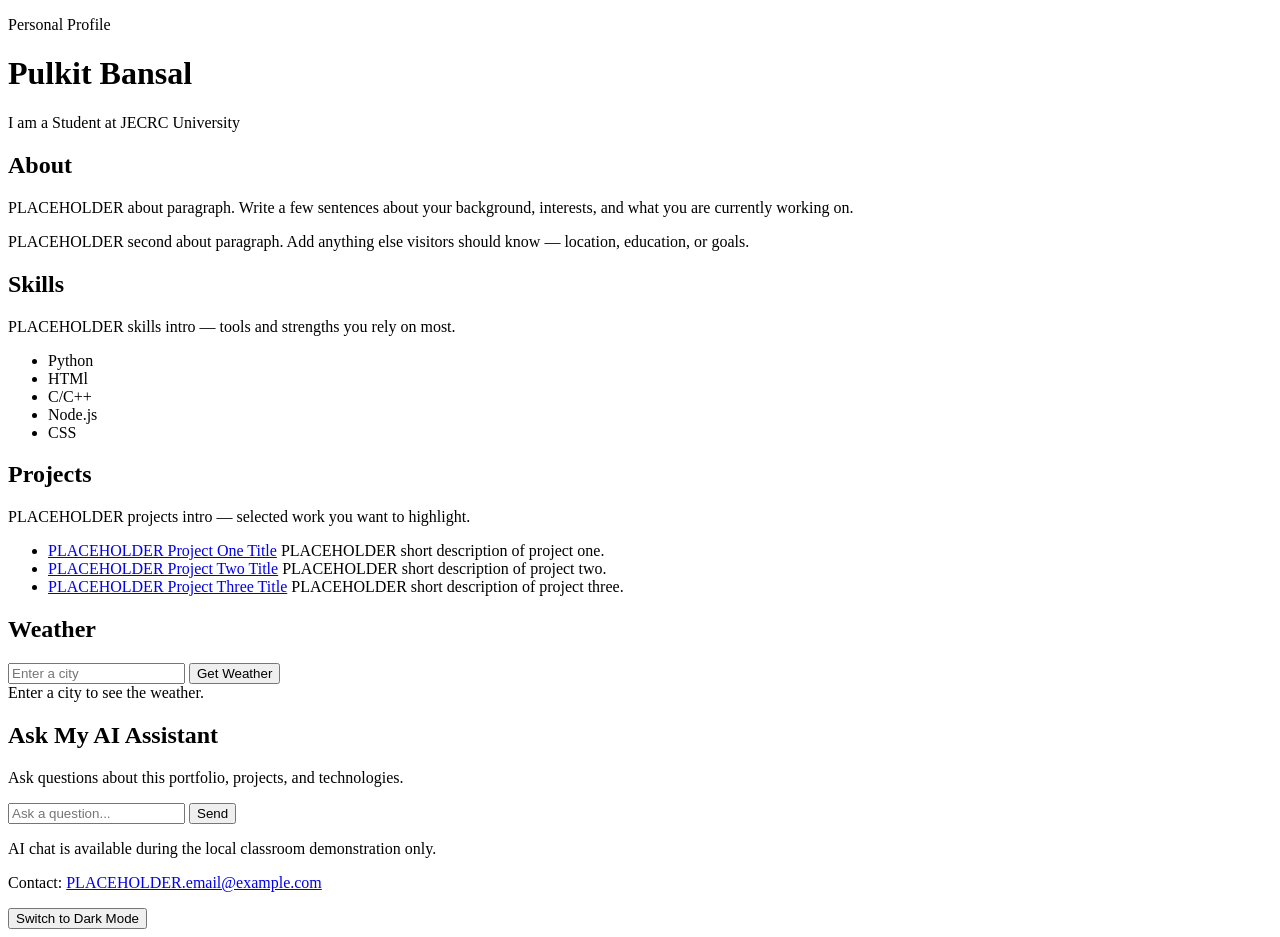
==== index.html @ 12b4af21 "Remove secret config file" ====
<!DOCTYPE html>
<html lang="en">
<head>
  <meta charset="UTF-8">
  <meta name="viewport" content="width=device-width, initial-scale=1.0">
  <title>Pulkit Bansal — Personal Profile</title>
  <link rel="preconnect" href="https://fonts.googleapis.com">
  <link rel="preconnect" href="https://fonts.gstatic.com" crossorigin>
  <link href="https://fonts.googleapis.com/css2?family=Figtree:wght@400;500;600&family=Syne:wght@600;700;800&display=swap" rel="stylesheet">
  <link rel="stylesheet" href="style.css">
  <link rel="stylesheet" href="chatbot.css">
</head>
<body>
  <div class="page-bg" aria-hidden="true"></div>

  <header class="hero">
    <p class="hero-label">Personal Profile</p>
    <h1>Pulkit Bansal</h1>
    <p class="hero-lead">
    I am a Student at JECRC University
    </p>
  </header>

  <main>
    <section class="about" id="about" aria-labelledby="about-heading">
      <h2 id="about-heading">About</h2>
      <p>
        PLACEHOLDER about paragraph. Write a few sentences about your background,
        interests, and what you are currently working on.
      </p>
      <p>
        PLACEHOLDER second about paragraph. Add anything else visitors should know —
        location, education, or goals.
      </p>
    </section>

    <section class="skills" id="skills" aria-labelledby="skills-heading">
      <h2 id="skills-heading">Skills</h2>
      <p class="section-lead">PLACEHOLDER skills intro — tools and strengths you rely on most.</p>
      <ul class="skills-list">
        <li>Python</li>
        <li>HTMl</li>
        <li>C/C++</li>
        <li>Node.js</li>
        <li>CSS</li>
      </ul>
    </section>

    <section class="projects" id="projects" aria-labelledby="projects-heading">
      <h2 id="projects-heading">Projects</h2>
      <p class="section-lead">PLACEHOLDER projects intro — selected work you want to highlight.</p>
      <ul class="projects-list">
        <li>
          <a href="https://PLACEHOLDER-project-one.example.com">PLACEHOLDER Project One Title</a>
          <span>PLACEHOLDER short description of project one.</span>
        </li>
        <li>
          <a href="https://PLACEHOLDER-project-two.example.com">PLACEHOLDER Project Two Title</a>
          <span>PLACEHOLDER short description of project two.</span>
        </li>
        <li>
          <a href="https://PLACEHOLDER-project-three.example.com">PLACEHOLDER Project Three Title</a>
          <span>PLACEHOLDER short description of project three.</span>
        </li>
      </ul>
    </section>
  </main>


  <section id="weather">
    <h2>Weather</h2>

    <input
        type="text"
        id="cityInput"
        placeholder="Enter a city"
    >

    <button id="weatherButton">
        Get Weather
    </button>

    <div id="weatherResult">
        Enter a city to see the weather.
    </div>
</section>

<section id="aiChatSection" class="ai-chat">
  <h2>Ask My AI Assistant</h2>

  <p>
    Ask questions about this portfolio,
    projects, and technologies.
  </p>

  <div
    id="chatMessages"
    aria-live="polite"
  ></div>

  <div class="chat-controls">
    <input
      type="text"
      id="userInput"
      placeholder="Ask a question..."
    />

    <button id="sendButton" type="button">
      Send
    </button>
  </div>

  <p id="chatStatus" role="status"></p>

  <p class="chat-note">
    AI chat is available during the local
    classroom demonstration only.
  </p>
</section>

  <footer class="site-footer">
    <p>Contact: <a href="mailto:PLACEHOLDER.email@example.com">PLACEHOLDER.email@example.com</a></p>
  </footer>
  <button id="themeToggle">Switch to Dark Mode</button>
  <script src="script.js"></script>
  <script src="config.js"></script>
  <script src="chatbot.js"></script>
</body>
</html>
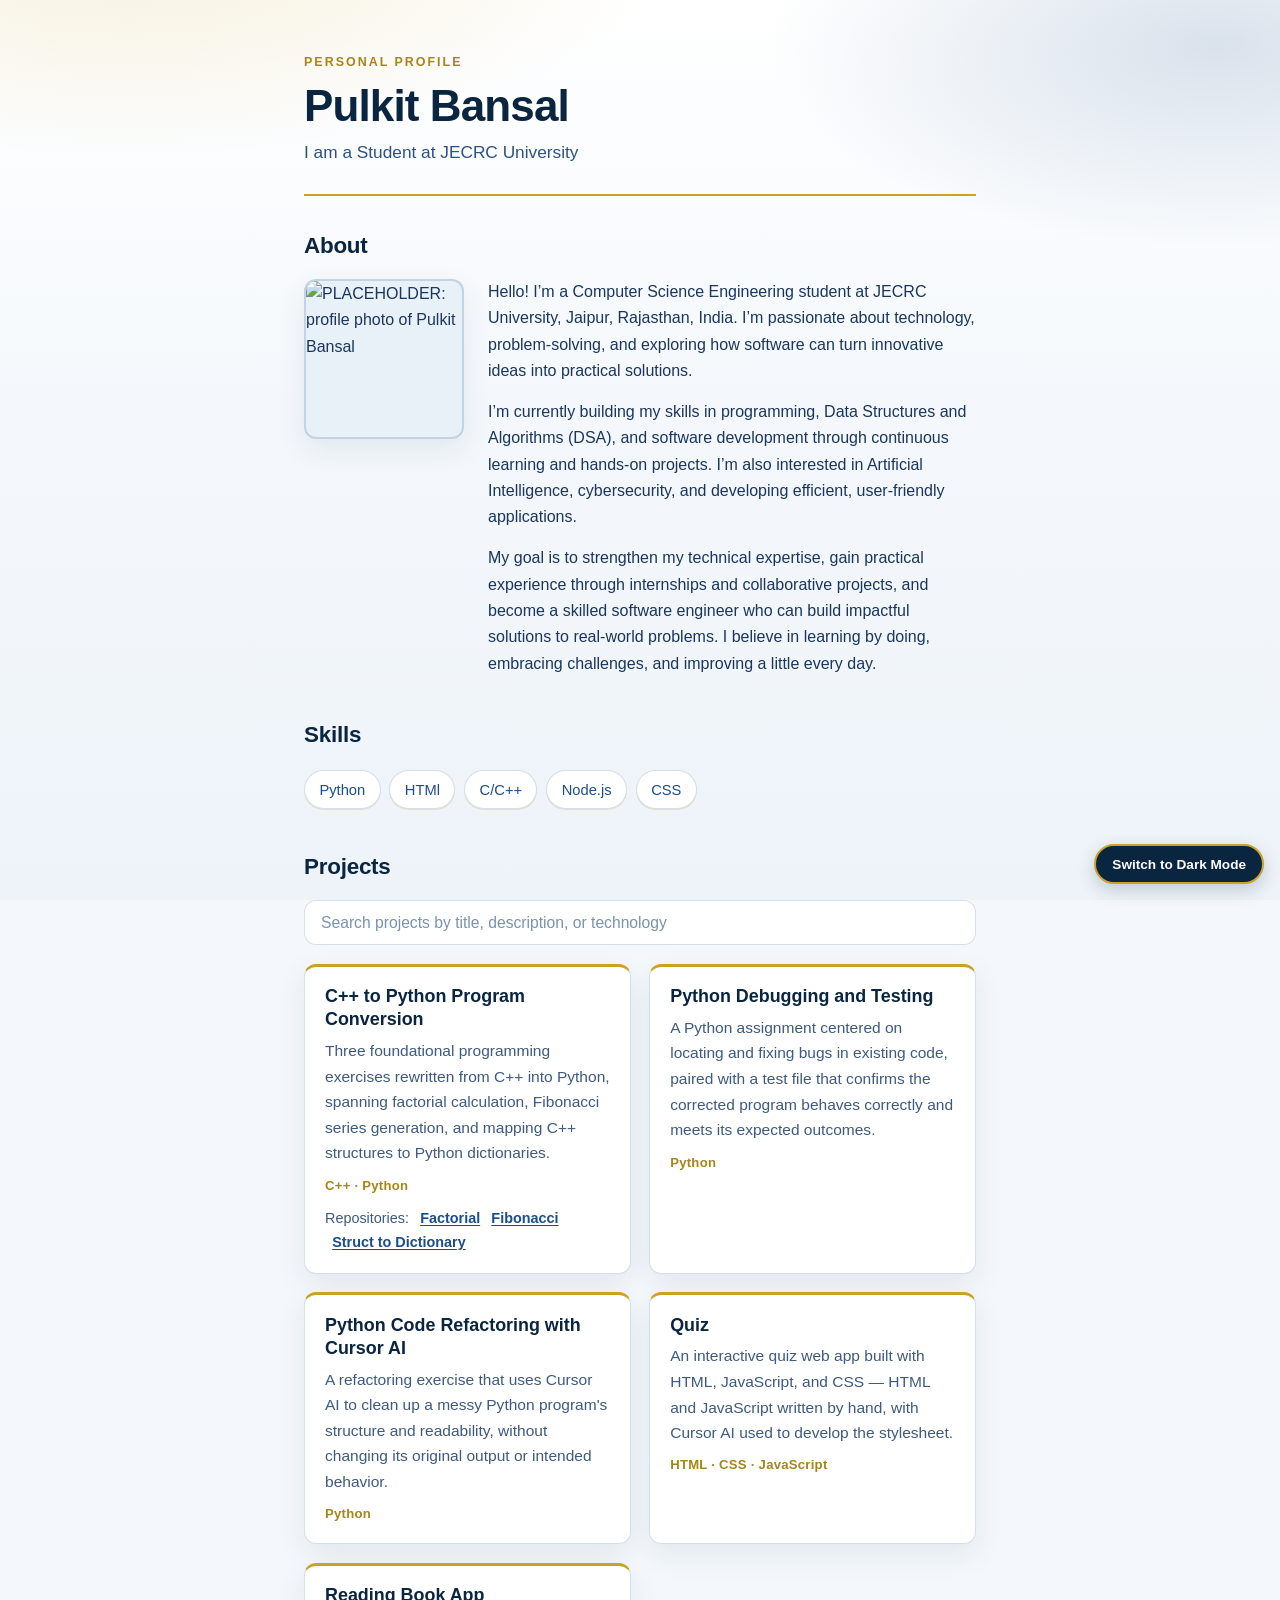
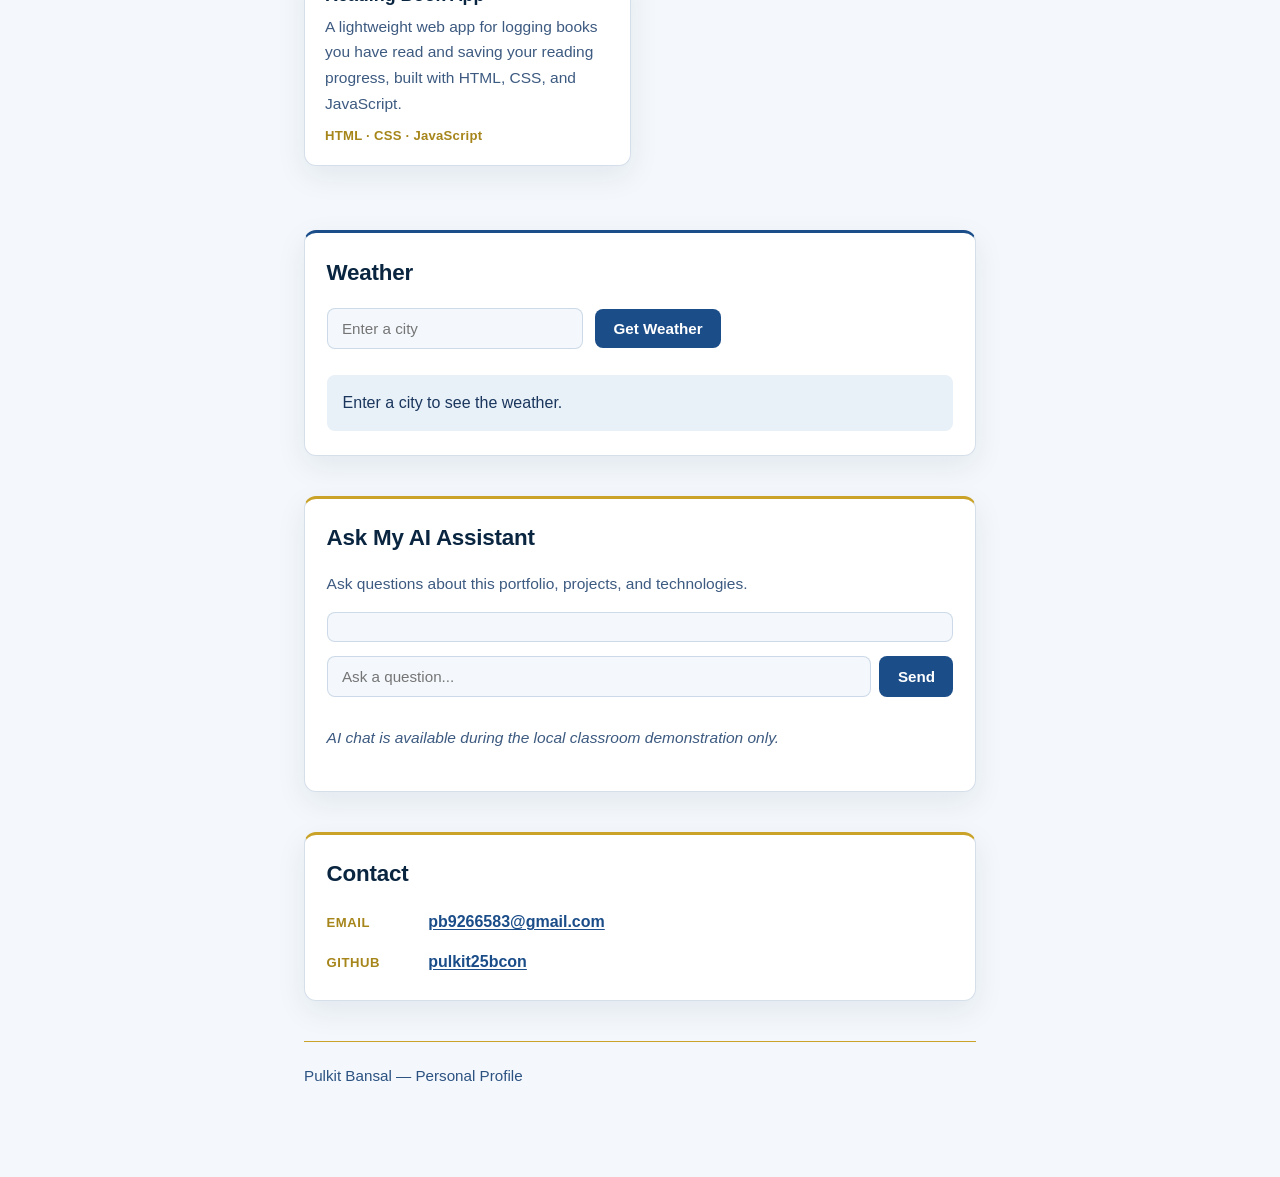
==== commit 6a6e30d2: "Intialize Portfolio commit" ====
--- a/index.html
+++ b/index.html
@@ -24,19 +24,32 @@
   <main>
     <section class="about" id="about" aria-labelledby="about-heading">
       <h2 id="about-heading">About</h2>
-      <p>
-        PLACEHOLDER about paragraph. Write a few sentences about your background,
-        interests, and what you are currently working on.
-      </p>
-      <p>
-        PLACEHOLDER second about paragraph. Add anything else visitors should know —
-        location, education, or goals.
-      </p>
+      <div class="about-layout">
+        <!-- No profile image file found in the project; replace this path when you add one. -->
+        <img
+          class="about-photo"
+          src="images/PLACEHOLDER-profile.jpg"
+          alt="PLACEHOLDER: profile photo of Pulkit Bansal"
+          width="160"
+          height="160"
+        />
+        <div class="about-copy">
+          <p>
+            Hello! I’m a Computer Science Engineering student at JECRC University, Jaipur, Rajasthan, India. I’m passionate about technology, problem-solving, and exploring how software can turn innovative ideas into practical solutions.
+          </p>
+          <p>
+            I’m currently building my skills in programming, Data Structures and Algorithms (DSA), and software development through continuous learning and hands-on projects. I’m also interested in Artificial Intelligence, cybersecurity, and developing efficient, user-friendly applications.
+          </p>
+          <p>
+            My goal is to strengthen my technical expertise, gain practical experience through internships and collaborative projects, and become a skilled software engineer who can build impactful solutions to real-world problems. I believe in learning by doing, embracing challenges, and improving a little every day.
+          </p>
+        </div>
+      </div>
     </section>
 
     <section class="skills" id="skills" aria-labelledby="skills-heading">
       <h2 id="skills-heading">Skills</h2>
-      <p class="section-lead">PLACEHOLDER skills intro — tools and strengths you rely on most.</p>
+      <p class="section-lead"></p>
       <ul class="skills-list">
         <li>Python</li>
         <li>HTMl</li>
@@ -48,19 +61,80 @@
 
     <section class="projects" id="projects" aria-labelledby="projects-heading">
       <h2 id="projects-heading">Projects</h2>
-      <p class="section-lead">PLACEHOLDER projects intro — selected work you want to highlight.</p>
-      <ul class="projects-list">
-        <li>
-          <a href="https://PLACEHOLDER-project-one.example.com">PLACEHOLDER Project One Title</a>
-          <span>PLACEHOLDER short description of project one.</span>
-        </li>
-        <li>
-          <a href="https://PLACEHOLDER-project-two.example.com">PLACEHOLDER Project Two Title</a>
-          <span>PLACEHOLDER short description of project two.</span>
-        </li>
-        <li>
-          <a href="https://PLACEHOLDER-project-three.example.com">PLACEHOLDER Project Three Title</a>
-          <span>PLACEHOLDER short description of project three.</span>
+      <div class="project-search">
+        <label class="visually-hidden" for="projectSearch">Search projects</label>
+        <input
+          id="projectSearch"
+          type="search"
+          placeholder="Search projects by title, description, or technology"
+          autocomplete="off"
+          aria-controls="projects-list"
+        />
+      </div>
+      <p id="projectSearchEmpty" class="project-search-empty" hidden>
+        No projects match your search.
+      </p>
+      <ul id="projects-list" class="projects-list">
+        <li class="project-card" data-technologies="C++ Python">
+          <h3 class="project-title">
+            <a href="https://github.com/pulkit25bcon/python-basics-25bcon1037-factorial" target="_blank" rel="noopener noreferrer">
+              C++ to Python Program Conversion
+            </a>
+          </h3>
+          <p class="project-description">
+            Three foundational programming exercises rewritten from C++ into Python, spanning factorial calculation, Fibonacci series generation, and mapping C++ structures to Python dictionaries.
+          </p>
+          <p class="project-tech">C++ · Python</p>
+          <p class="project-links">
+            Repositories:
+            <a href="https://github.com/pulkit25bcon/python-basics-25bcon1037-factorial" target="_blank" rel="noopener noreferrer">Factorial</a>
+            <a href="https://github.com/pulkit25bcon/python-basics-25bcon1037-fibonacci" target="_blank" rel="noopener noreferrer">Fibonacci</a>
+            <a href="https://github.com/pulkit25bcon/python-basics-25bcon1037-struct-to--dict" target="_blank" rel="noopener noreferrer">Struct to Dictionary</a>
+          </p>
+        </li>
+        <li class="project-card" data-technologies="Python">
+          <h3 class="project-title">
+            <a href="https://github.com/pulkit25bcon/Buggy_Python_Code_25BCON1037" target="_blank" rel="noopener noreferrer">
+              Python Debugging and Testing
+            </a>
+          </h3>
+          <p class="project-description">
+            A Python assignment centered on locating and fixing bugs in existing code, paired with a test file that confirms the corrected program behaves correctly and meets its expected outcomes.
+          </p>
+          <p class="project-tech">Python</p>
+        </li>
+        <li class="project-card" data-technologies="Python">
+          <h3 class="project-title">
+            <a href="https://github.com/pulkit25bcon/messy_25BCON1037" target="_blank" rel="noopener noreferrer">
+              Python Code Refactoring with Cursor AI
+            </a>
+          </h3>
+          <p class="project-description">
+            A refactoring exercise that uses Cursor AI to clean up a messy Python program's structure and readability, without changing its original output or intended behavior.
+          </p>
+          <p class="project-tech">Python</p>
+        </li>
+        <li class="project-card" data-technologies="HTML CSS JavaScript">
+          <h3 class="project-title">
+            <a href="https://github.com/pulkit25bcon/Quiz_25BCON1037" target="_blank" rel="noopener noreferrer">
+              Quiz
+            </a>
+          </h3>
+          <p class="project-description">
+            An interactive quiz web app built with HTML, JavaScript, and CSS — HTML and JavaScript written by hand, with Cursor AI used to develop the stylesheet.
+          </p>
+          <p class="project-tech">HTML · CSS · JavaScript</p>
+        </li>
+        <li class="project-card" data-technologies="HTML CSS JavaScript">
+          <h3 class="project-title">
+            <a href="https://github.com/pulkit25bcon/ReadingBook" target="_blank" rel="noopener noreferrer">
+              Reading Book App
+            </a>
+          </h3>
+          <p class="project-description">
+            A lightweight web app for logging books you have read and saving your reading progress, built with HTML, CSS, and JavaScript.
+          </p>
+          <p class="project-tech">HTML · CSS · JavaScript</p>
         </li>
       </ul>
     </section>
@@ -118,8 +192,25 @@
   </p>
 </section>
 
+  <section class="contact" id="contact" aria-labelledby="contact-heading">
+    <h2 id="contact-heading">Contact</h2>
+    <p class="section-lead">
+    </p>
+    <ul class="contact-list">
+      <li>
+        <span class="contact-label">Email</span>
+        <a href="mailto:PLACEHOLDER.email@example.com">pb9266583@gmail.com</a>
+      </li>
+      <li>
+        <span class="contact-label">GitHub</span>
+        <a href="https://github.com/pulkit25bcon" target="_blank" rel="noopener noreferrer">pulkit25bcon</a>
+      </li>
+      </li>
+    </ul>
+  </section>
+
   <footer class="site-footer">
-    <p>Contact: <a href="mailto:PLACEHOLDER.email@example.com">PLACEHOLDER.email@example.com</a></p>
+    <p>Pulkit Bansal — Personal Profile</p>
   </footer>
   <button id="themeToggle">Switch to Dark Mode</button>
   <script src="script.js"></script>
--- a/style.css
+++ b/style.css
@@ -0,0 +1,568 @@
+*,
+*::before,
+*::after {
+  box-sizing: border-box;
+}
+
+:root {
+  --blue-deep: #0a2540;
+  --blue-mid: #1b4d89;
+  --blue-soft: #2c5282;
+  --blue-pale: #e8f0f8;
+  --blue-mist: #f4f8fc;
+  --gold: #c9a227;
+  --gold-soft: #e8d48b;
+  --gold-deep: #a6851a;
+  --white: #ffffff;
+  --text: #1a365d;
+  --text-muted: #3d5a80;
+  --border: rgba(27, 77, 137, 0.18);
+  --shadow: 0 10px 30px rgba(10, 37, 64, 0.08);
+  --radius: 12px;
+  --content: min(42rem, calc(100% - 2rem));
+  --font-display: "Syne", sans-serif;
+  --font-body: "Figtree", sans-serif;
+}
+
+html {
+  font-size: 100%;
+  scroll-behavior: smooth;
+}
+
+body {
+  margin: 0;
+  min-height: 100vh;
+  font-family: var(--font-body);
+  line-height: 1.65;
+  color: var(--text);
+  background: var(--blue-mist);
+  position: relative;
+}
+
+.page-bg {
+  position: fixed;
+  inset: 0;
+  z-index: -1;
+  pointer-events: none;
+  background:
+    radial-gradient(ellipse 80% 50% at 10% -10%, rgba(201, 162, 39, 0.18), transparent 55%),
+    radial-gradient(ellipse 70% 45% at 95% 5%, rgba(27, 77, 137, 0.16), transparent 50%),
+    linear-gradient(180deg, #ffffff 0%, var(--blue-mist) 45%, #eef3f9 100%);
+}
+
+.visually-hidden {
+  position: absolute;
+  width: 1px;
+  height: 1px;
+  padding: 0;
+  margin: -1px;
+  overflow: hidden;
+  clip: rect(0, 0, 0, 0);
+  white-space: nowrap;
+  border: 0;
+}
+
+/* ——— Hero ——— */
+.hero {
+  width: var(--content);
+  margin-inline: auto;
+  padding: 3.25rem 0 1.75rem;
+  border-bottom: 2px solid var(--gold);
+}
+
+.hero-label {
+  margin: 0 0 0.55rem;
+  font-family: var(--font-body);
+  font-size: 0.78rem;
+  font-weight: 600;
+  letter-spacing: 0.16em;
+  text-transform: uppercase;
+  color: var(--gold-deep);
+}
+
+.hero h1 {
+  margin: 0 0 0.45rem;
+  font-family: var(--font-display);
+  font-size: clamp(2rem, 5vw, 2.75rem);
+  font-weight: 800;
+  line-height: 1.12;
+  color: var(--blue-deep);
+  letter-spacing: -0.02em;
+}
+
+.hero-lead {
+  margin: 0;
+  font-size: 1.08rem;
+  color: var(--blue-soft);
+}
+
+/* ——— Main sections ——— */
+main {
+  width: var(--content);
+  margin-inline: auto;
+  padding: 2rem 0 1.5rem;
+}
+
+section {
+  margin-bottom: 2.5rem;
+}
+
+h2 {
+  margin: 0 0 0.85rem;
+  font-family: var(--font-display);
+  font-size: 1.4rem;
+  font-weight: 700;
+  color: var(--blue-deep);
+  letter-spacing: -0.01em;
+}
+
+.section-lead {
+  margin: 0 0 1rem;
+  color: var(--text-muted);
+}
+
+.about-layout {
+  display: flex;
+  flex-wrap: wrap;
+  align-items: flex-start;
+  gap: 1.25rem 1.5rem;
+}
+
+.about-photo {
+  flex: 0 0 auto;
+  width: 160px;
+  height: 160px;
+  object-fit: cover;
+  border-radius: var(--radius);
+  border: 2px solid var(--border);
+  box-shadow: var(--shadow);
+  background: var(--blue-pale);
+}
+
+.about-copy {
+  flex: 1 1 14rem;
+  min-width: 0;
+}
+
+.about-copy p {
+  margin: 0 0 0.9rem;
+  color: var(--text);
+}
+
+.about-copy p:last-child {
+  margin-bottom: 0;
+}
+
+/* ——— Skills ——— */
+.skills-list {
+  display: flex;
+  flex-wrap: wrap;
+  gap: 0.55rem;
+  margin: 0;
+  padding: 0;
+  list-style: none;
+}
+
+.skills-list li {
+  padding: 0.4rem 0.9rem;
+  font-size: 0.92rem;
+  font-weight: 500;
+  color: var(--blue-mid);
+  background: var(--white);
+  border: 1px solid var(--border);
+  border-radius: 999px;
+  box-shadow: 0 1px 0 rgba(201, 162, 39, 0.25);
+}
+
+/* ——— Project search ——— */
+.project-search {
+  margin: 0 0 1.15rem;
+}
+
+.project-search input {
+  width: 100%;
+  padding: 0.8rem 1rem;
+  font-family: inherit;
+  font-size: 0.98rem;
+  color: var(--blue-deep);
+  background: var(--white);
+  border: 1.5px solid var(--border);
+  border-radius: var(--radius);
+  outline: none;
+  transition: border-color 0.2s ease, box-shadow 0.2s ease;
+}
+
+.project-search input::placeholder {
+  color: #7a92ad;
+}
+
+.project-search input:focus {
+  border-color: var(--gold);
+  box-shadow: 0 0 0 3px rgba(201, 162, 39, 0.22);
+}
+
+.project-search-empty {
+  margin: 0 0 1rem;
+  padding: 0.85rem 1rem;
+  font-size: 0.95rem;
+  color: var(--blue-soft);
+  background: var(--blue-pale);
+  border-left: 3px solid var(--gold);
+  border-radius: 0 var(--radius) var(--radius) 0;
+}
+
+.project-search-empty[hidden] {
+  display: none;
+}
+
+/* ——— Projects ——— */
+.projects-list {
+  margin: 0;
+  padding: 0;
+  list-style: none;
+  display: grid;
+  grid-template-columns: 1fr;
+  gap: 1.15rem;
+}
+
+.project-card {
+  margin: 0;
+  padding: 1.15rem 1.25rem;
+  background: var(--white);
+  border: 1px solid var(--border);
+  border-radius: var(--radius);
+  box-shadow: var(--shadow);
+  border-top: 3px solid var(--gold);
+  transition: transform 0.2s ease, box-shadow 0.2s ease;
+  display: flex;
+  flex-direction: column;
+  height: 100%;
+}
+
+.project-card:hover {
+  transform: translateY(-2px);
+  box-shadow: 0 14px 34px rgba(10, 37, 64, 0.12);
+}
+
+.project-card[hidden] {
+  display: none;
+}
+
+.project-title {
+  margin: 0 0 0.4rem;
+  font-family: var(--font-display);
+  font-size: 1.12rem;
+  font-weight: 700;
+  line-height: 1.3;
+}
+
+.project-title a {
+  color: var(--blue-deep);
+  text-decoration: none;
+}
+
+.project-title a:hover,
+.project-title a:focus {
+  color: var(--gold-deep);
+  text-decoration: underline;
+}
+
+.project-description {
+  margin: 0 0 0.55rem;
+  color: var(--text-muted);
+  font-size: 0.97rem;
+}
+
+.project-tech {
+  margin: 0;
+  font-size: 0.82rem;
+  font-weight: 600;
+  letter-spacing: 0.02em;
+  color: var(--gold-deep);
+}
+
+.project-links {
+  margin: 0.65rem 0 0;
+  font-size: 0.9rem;
+  color: var(--text-muted);
+}
+
+.project-links a {
+  margin-left: 0.45rem;
+  color: var(--blue-mid);
+  font-weight: 600;
+  text-decoration: underline;
+  text-underline-offset: 2px;
+}
+
+.project-links a:hover,
+.project-links a:focus {
+  color: var(--gold-deep);
+}
+
+/* ——— Links ——— */
+a {
+  color: var(--blue-mid);
+  transition: color 0.2s ease;
+}
+
+a:hover {
+  color: var(--gold-deep);
+}
+
+/* ——— Weather ——— */
+#weather {
+  width: var(--content);
+  margin: 0 auto 2.5rem;
+  padding: 1.35rem 1.35rem 1.5rem;
+  background: var(--white);
+  border: 1px solid var(--border);
+  border-radius: var(--radius);
+  box-shadow: var(--shadow);
+  border-top: 3px solid var(--blue-mid);
+}
+
+#weather h2 {
+  margin-bottom: 1rem;
+}
+
+#cityInput {
+  width: min(100%, 16rem);
+  padding: 0.7rem 0.9rem;
+  margin-right: 0.5rem;
+  margin-bottom: 0.55rem;
+  font-family: inherit;
+  font-size: 0.95rem;
+  color: var(--blue-deep);
+  background: var(--blue-mist);
+  border: 1.5px solid var(--border);
+  border-radius: 8px;
+  outline: none;
+}
+
+#cityInput:focus {
+  border-color: var(--gold);
+  box-shadow: 0 0 0 3px rgba(201, 162, 39, 0.2);
+}
+
+#weatherButton {
+  padding: 0.7rem 1.15rem;
+  font-family: inherit;
+  font-size: 0.95rem;
+  font-weight: 600;
+  color: var(--white);
+  background: var(--blue-mid);
+  border: none;
+  border-radius: 8px;
+  cursor: pointer;
+  transition: background 0.2s ease, transform 0.15s ease;
+}
+
+#weatherButton:hover {
+  background: var(--blue-deep);
+  transform: translateY(-1px);
+}
+
+#weatherResult {
+  margin-top: 1.1rem;
+  padding: 0.9rem 1rem;
+  color: var(--text);
+  background: var(--blue-pale);
+  border-radius: 8px;
+}
+
+#weatherResult h3 {
+  margin: 0 0 0.35rem;
+  font-family: var(--font-display);
+  color: var(--blue-deep);
+}
+
+#weatherResult p {
+  margin: 0.2rem 0;
+}
+
+/* ——— AI chat shell (layout only; details in chatbot.css) ——— */
+.ai-chat {
+  width: var(--content);
+  margin: 0 auto 2.5rem;
+}
+
+/* ——— Contact ——— */
+.contact {
+  width: var(--content);
+  margin: 0 auto 2.5rem;
+  padding: 1.35rem 1.35rem 1.5rem;
+  background: var(--white);
+  border: 1px solid var(--border);
+  border-radius: var(--radius);
+  box-shadow: var(--shadow);
+  border-top: 3px solid var(--gold);
+}
+
+.contact-list {
+  margin: 0;
+  padding: 0;
+  list-style: none;
+  display: flex;
+  flex-direction: column;
+  gap: 0.85rem;
+}
+
+.contact-list li {
+  display: flex;
+  flex-wrap: wrap;
+  align-items: baseline;
+  gap: 0.35rem 0.85rem;
+}
+
+.contact-label {
+  flex: 0 0 5.5rem;
+  font-size: 0.82rem;
+  font-weight: 600;
+  letter-spacing: 0.04em;
+  text-transform: uppercase;
+  color: var(--gold-deep);
+}
+
+.contact-list a {
+  color: var(--blue-mid);
+  font-weight: 600;
+  text-decoration: underline;
+  text-underline-offset: 2px;
+}
+
+.contact-list a:hover,
+.contact-list a:focus {
+  color: var(--gold-deep);
+}
+
+.contact-placeholder {
+  color: var(--text-muted);
+  font-size: 0.95rem;
+}
+
+/* ——— Footer ——— */
+.site-footer {
+  width: var(--content);
+  margin-inline: auto;
+  padding: 1.35rem 0 5.5rem;
+  border-top: 1px solid var(--gold);
+  color: var(--blue-soft);
+  font-size: 0.95rem;
+}
+
+.site-footer p {
+  margin: 0;
+}
+
+.site-footer a {
+  color: var(--blue-mid);
+  font-weight: 600;
+}
+
+.site-footer a:hover {
+  color: var(--gold-deep);
+}
+
+/* ——— Theme toggle ——— */
+#themeToggle {
+  position: fixed;
+  right: 1rem;
+  bottom: 1rem;
+  z-index: 50;
+  padding: 0.65rem 1rem;
+  font-family: inherit;
+  font-size: 0.85rem;
+  font-weight: 600;
+  color: var(--white);
+  background: var(--blue-deep);
+  border: 2px solid var(--gold);
+  border-radius: 999px;
+  cursor: pointer;
+  box-shadow: 0 6px 18px rgba(10, 37, 64, 0.2);
+  transition: background 0.2s ease, color 0.2s ease;
+}
+
+#themeToggle:hover {
+  background: var(--gold);
+  color: var(--blue-deep);
+}
+
+/* ——— Dark mode ——— */
+body.dark-mode {
+  --blue-deep: #e8f0f8;
+  --blue-mid: #7eb6e8;
+  --blue-soft: #a8c5e0;
+  --blue-pale: #1a2f4a;
+  --blue-mist: #0d1b2a;
+  --gold: #d4b84a;
+  --gold-soft: #e8d48b;
+  --gold-deep: #e8d48b;
+  --white: #132336;
+  --text: #e8f0f8;
+  --text-muted: #b8c9dc;
+  --border: rgba(232, 212, 139, 0.22);
+  --shadow: 0 10px 30px rgba(0, 0, 0, 0.35);
+  color: var(--text);
+  background: #0a1628;
+}
+
+body.dark-mode .page-bg {
+  background:
+    radial-gradient(ellipse 80% 50% at 10% -10%, rgba(201, 162, 39, 0.12), transparent 55%),
+    radial-gradient(ellipse 70% 45% at 95% 5%, rgba(27, 77, 137, 0.25), transparent 50%),
+    linear-gradient(180deg, #0a1628 0%, #0d1b2a 50%, #102033 100%);
+}
+
+body.dark-mode #themeToggle {
+  background: var(--gold);
+  color: #0a2540;
+  border-color: var(--gold-soft);
+}
+
+body.dark-mode #themeToggle:hover {
+  background: var(--white);
+  color: var(--gold);
+}
+
+/* ——— Responsive ——— */
+@media (min-width: 640px) {
+  .projects-list {
+    grid-template-columns: repeat(2, minmax(0, 1fr));
+  }
+}
+
+@media (max-width: 640px) {
+  .hero {
+    padding-top: 2.5rem;
+  }
+
+  .about-photo {
+    width: 120px;
+    height: 120px;
+  }
+
+  .project-card {
+    padding: 1rem;
+  }
+
+  .contact-label {
+    flex-basis: 100%;
+  }
+
+  #cityInput {
+    width: 100%;
+    margin-right: 0;
+  }
+
+  #weatherButton {
+    width: 100%;
+  }
+
+  #themeToggle {
+    right: 0.75rem;
+    bottom: 0.75rem;
+    font-size: 0.8rem;
+    padding: 0.55rem 0.85rem;
+  }
+}
--- a/chatbot.css
+++ b/chatbot.css
@@ -0,0 +1,122 @@
+.ai-chat {
+  padding: 1.35rem 1.35rem 1.5rem;
+  background: var(--white, #ffffff);
+  border: 1px solid var(--border, rgba(27, 77, 137, 0.18));
+  border-radius: var(--radius, 12px);
+  box-shadow: var(--shadow, 0 10px 30px rgba(10, 37, 64, 0.08));
+  border-top: 3px solid var(--gold, #c9a227);
+}
+
+.ai-chat > p {
+  margin: 0 0 1rem;
+  color: var(--text-muted, #3d5a80);
+  font-size: 0.97rem;
+}
+
+#chatMessages {
+  max-height: 280px;
+  overflow-y: auto;
+  padding: 0.85rem;
+  margin-bottom: 0.9rem;
+  background: var(--blue-mist, #f4f8fc);
+  border: 1px solid var(--border, rgba(27, 77, 137, 0.18));
+  border-radius: 8px;
+  display: flex;
+  flex-direction: column;
+  gap: 0.65rem;
+}
+
+.chat-message {
+  max-width: 90%;
+  padding: 0.65rem 0.85rem;
+  font-size: 0.93rem;
+  line-height: 1.5;
+  border-radius: 10px;
+  word-wrap: break-word;
+}
+
+.chat-user {
+  align-self: flex-end;
+  color: #ffffff;
+  background: var(--blue-mid, #1b4d89);
+  border-bottom-right-radius: 3px;
+}
+
+.chat-assistant {
+  align-self: flex-start;
+  color: var(--text, #1a365d);
+  background: var(--white, #ffffff);
+  border: 1px solid var(--border, rgba(27, 77, 137, 0.18));
+  border-left: 3px solid var(--gold, #c9a227);
+  border-bottom-left-radius: 3px;
+}
+
+.chat-controls {
+  display: flex;
+  flex-wrap: wrap;
+  gap: 0.5rem;
+}
+
+#userInput {
+  flex: 1 1 12rem;
+  min-width: 0;
+  padding: 0.7rem 0.9rem;
+  font-family: inherit;
+  font-size: 0.95rem;
+  color: var(--blue-deep, #0a2540);
+  background: var(--blue-mist, #f4f8fc);
+  border: 1.5px solid var(--border, rgba(27, 77, 137, 0.18));
+  border-radius: 8px;
+  outline: none;
+}
+
+#userInput:focus {
+  border-color: var(--gold, #c9a227);
+  box-shadow: 0 0 0 3px rgba(201, 162, 39, 0.2);
+}
+
+#sendButton {
+  padding: 0.7rem 1.15rem;
+  font-family: inherit;
+  font-size: 0.95rem;
+  font-weight: 600;
+  color: #ffffff;
+  background: var(--blue-mid, #1b4d89);
+  border: none;
+  border-radius: 8px;
+  cursor: pointer;
+  transition: background 0.2s ease, opacity 0.2s ease;
+}
+
+#sendButton:hover:not(:disabled) {
+  background: var(--blue-deep, #0a2540);
+}
+
+#sendButton:disabled {
+  opacity: 0.55;
+  cursor: not-allowed;
+}
+
+#chatStatus {
+  min-height: 1.25em;
+  margin: 0.65rem 0 0;
+  font-size: 0.88rem;
+  color: var(--blue-soft, #2c5282);
+}
+
+.chat-note {
+  margin: 0.75rem 0 0;
+  font-size: 0.82rem;
+  color: var(--text-muted, #3d5a80);
+  font-style: italic;
+}
+
+@media (max-width: 640px) {
+  .ai-chat {
+    padding: 1.1rem;
+  }
+
+  #sendButton {
+    width: 100%;
+  }
+}
